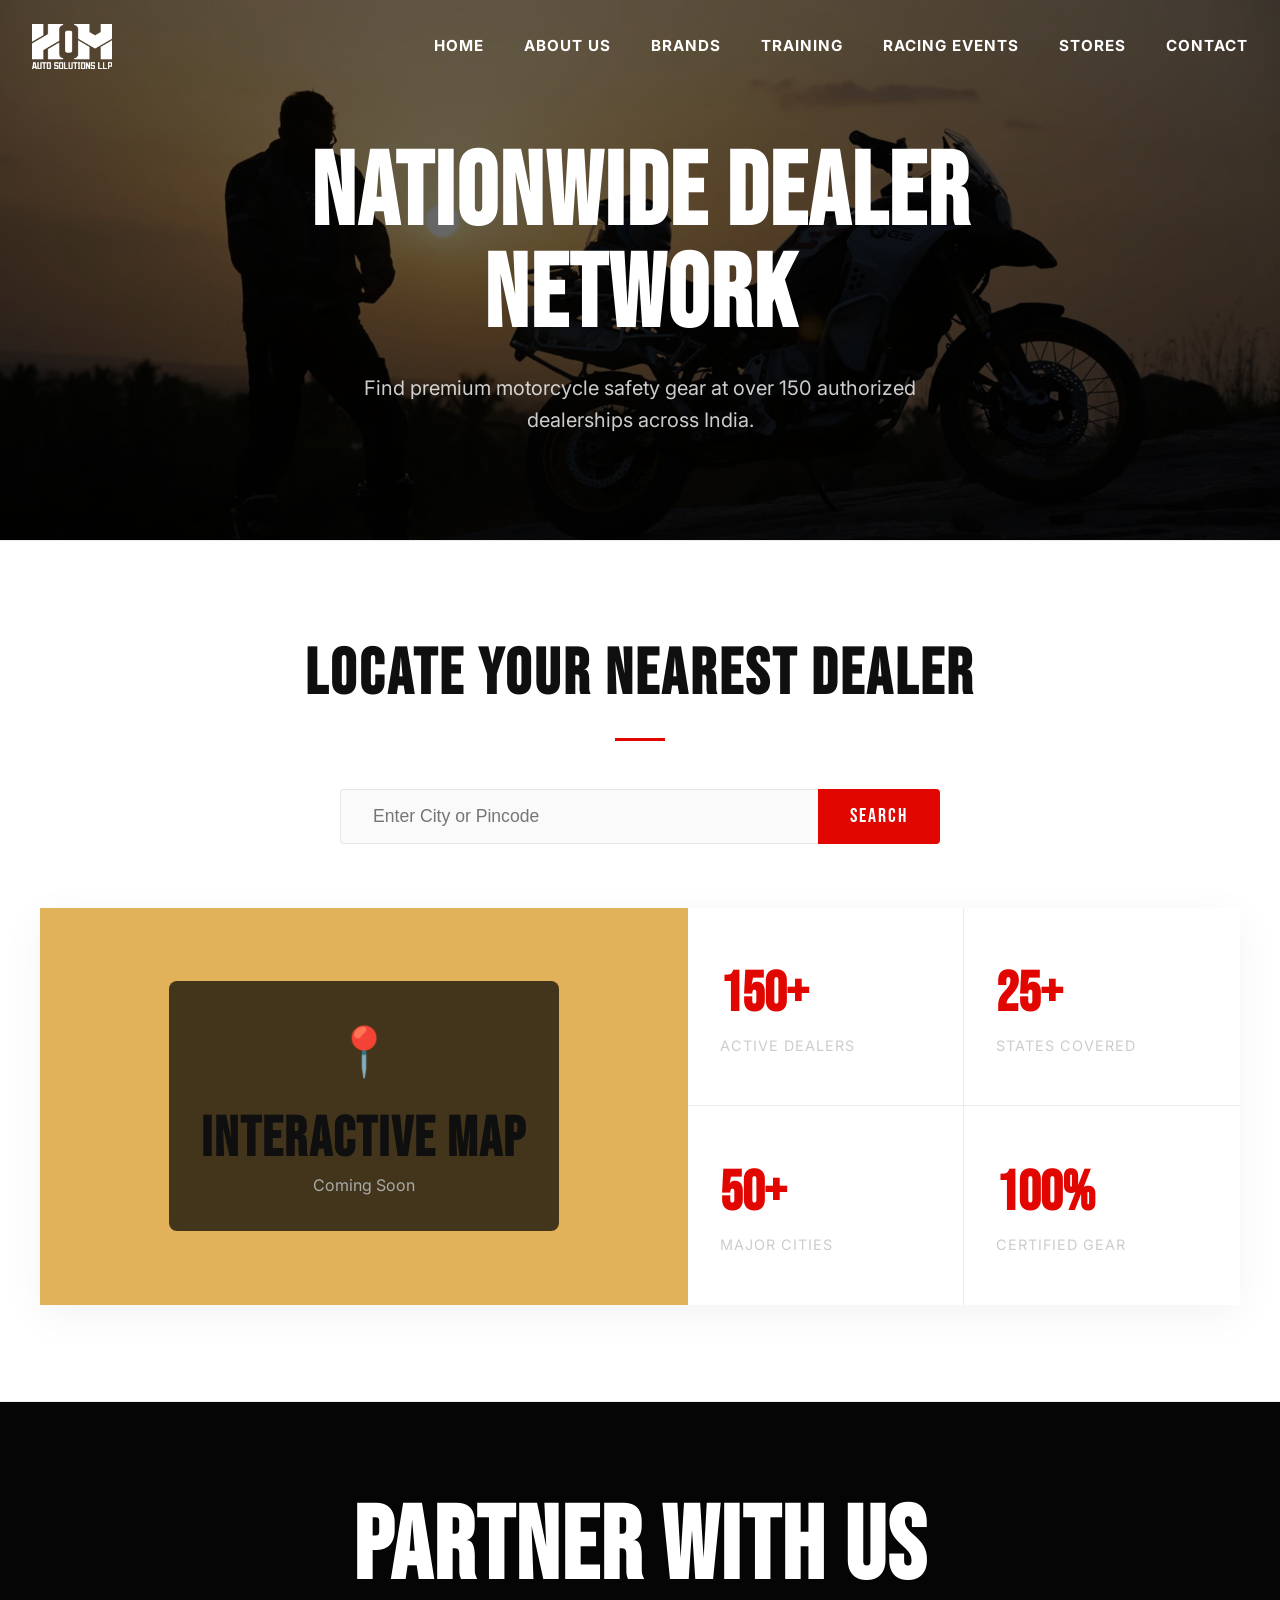
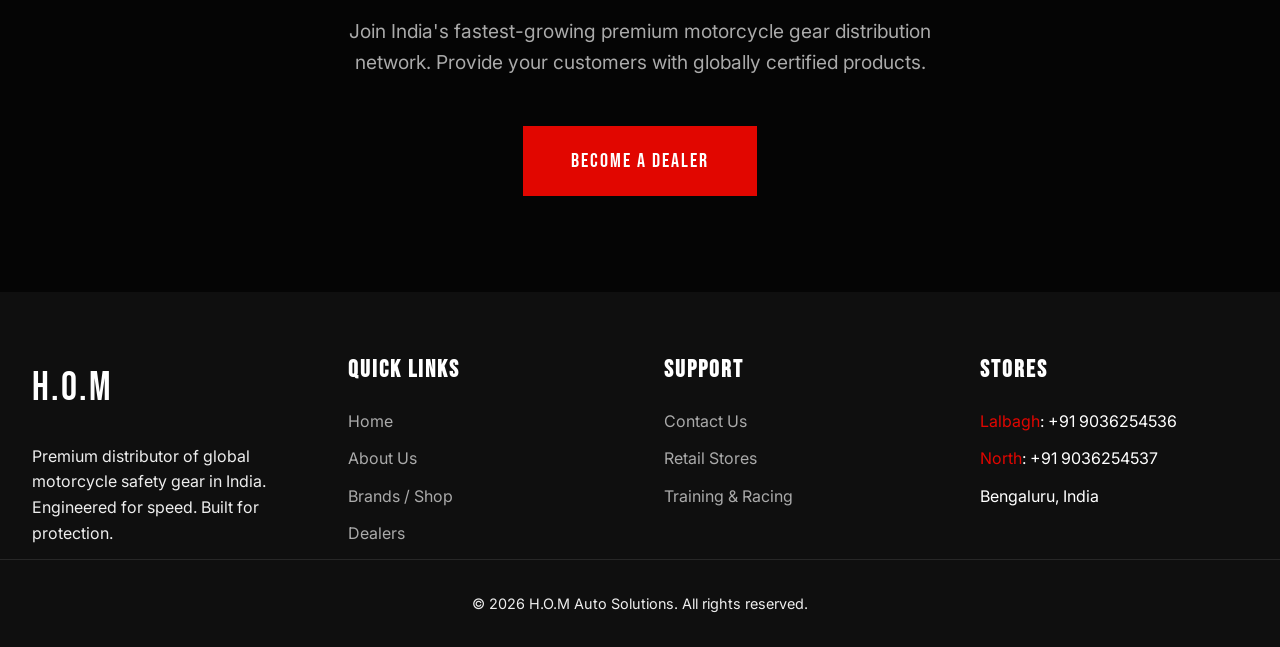
==== dealers.html @ 3425c8d1 "Initial HOM website upload" ====
<!DOCTYPE html>
<html lang="en">
<head>
    <meta charset="UTF-8">
    <meta name="viewport" content="width=device-width, initial-scale=1.0">
    <title>Dealer Network | H.O.M Auto Solutions</title>
    <link rel="stylesheet" href="styles.css">
</head><body style="background-color: var(--pure-white); color: var(--matte-black);">

    <div id="header-placeholder"></div>


    <!-- Hero Section -->
    <div class="page-hero reveal" style="background-image: url('images/HP.jpg');">
        <div class="page-hero-content">
            <h1 class="heading-xl text-white">Nationwide Dealer Network</h1>
            <p style="font-size: 1.25rem; color: #aaa; max-width: 600px; margin: 1.5rem auto 0;">Find premium motorcycle safety gear at over 150 authorized dealerships across India.</p>
        </div>
    </div>

    <!-- Dealer Map Section from Homepage -->
    <section class="dealer-map-section section-padding reveal" style="background-color: var(--pure-white);">
        <div class="container" style="text-align: center; margin-bottom: 4rem;">
            <h2 class="section-title">Locate Your Nearest Dealer</h2>
            <div style="width: 50px; height: 3px; background: var(--racing-red); margin: 1.5rem auto 0;"></div>
            
            <div style="margin-top: 3rem; max-width: 600px; margin-left: auto; margin-right: auto; position: relative;">
                <input type="text" placeholder="Enter City or Pincode" style="padding: 1rem 2rem; width: 100%; font-size: 1.1rem; border: 1px solid var(--border-color); border-radius: 4px; background: #FAFAFA; color: var(--matte-black); outline: none;">
                <button class="btn btn-primary" style="position: absolute; right: 0; top: 0; bottom: 0; border-radius: 0 4px 4px 0;">Search</button>
            </div>
        </div>

        <div class="container">
            <div class="dealer-map-container">
                <div class="dealer-map-left">
                    <div style="background: rgba(0,0,0,0.7); padding: 2rem; border-radius: 8px; text-align: center; color: white;">
                        <div style="font-size: 3rem; margin-bottom: 1rem;">📍</div>
                        <h3 class="heading-md">Interactive Map</h3>
                        <p style="color: #aaa;">Coming Soon</p>
                    </div>
                </div>
                <div class="dealer-stats-grid">
                    <div class="dealer-stat-box">
                        <h4 class="text-red" style="font-family: 'Bebas Neue', cursive; font-size: 3.5rem;">150+</h4>
                        <p style="color: #ccc; text-transform: uppercase; font-size: 0.9rem; letter-spacing: 1px;">Active Dealers</p>
                    </div>
                    <div class="dealer-stat-box">
                        <h4 class="text-red" style="font-family: 'Bebas Neue', cursive; font-size: 3.5rem;">25+</h4>
                        <p style="color: #ccc; text-transform: uppercase; font-size: 0.9rem; letter-spacing: 1px;">States Covered</p>
                    </div>
                    <div class="dealer-stat-box">
                        <h4 class="text-red" style="font-family: 'Bebas Neue', cursive; font-size: 3.5rem;">50+</h4>
                        <p style="color: #ccc; text-transform: uppercase; font-size: 0.9rem; letter-spacing: 1px;">Major Cities</p>
                    </div>
                    <div class="dealer-stat-box">
                        <h4 class="text-red" style="font-family: 'Bebas Neue', cursive; font-size: 3.5rem;">100%</h4>
                        <p style="color: #ccc; text-transform: uppercase; font-size: 0.9rem; letter-spacing: 1px;">Certified Gear</p>
                    </div>
                </div>
            </div>
        </div>
    </section>

    <!-- Black Background Call To Action -->
    <section class="dark-section reveal" style="background-color: #050505; text-align: center; padding: 6rem 1rem;">
        <div class="container">
            <h2 class="heading-xl text-white">Partner With Us</h2>
            <p style="color: #aaa; font-size: 1.2rem; margin: 1rem auto 3rem; max-width: 600px;">Join India's fastest-growing premium motorcycle gear distribution network. Provide your customers with globally certified products.</p>
            <a href="contact.html" class="btn btn-primary" style="padding: 1.2rem 3rem;">Become a Dealer</a>
        </div>
    </section>

    <!-- Footer -->
    <div id="footer-placeholder"></div>

    <script src="script.js"></script>
</body>
</html>
---- styles.css ----
/* 
 * H.O.M Auto Solutions Global Styles (Light Theme)
 * Colors: Light Gradient Background, Matte Black (#0F0F0F), Racing Red (#E10600), Pure White (#FFFFFF)
 * Typography: Bebas Neue (Headers), Inter (Body)
 */

@import url('https://fonts.googleapis.com/css2?family=Bebas+Neue&family=Inter:wght@300;400;500;600;700;800&display=swap');

:root {
  --light-bg: linear-gradient(135deg, #ffffff 0%, #f4f5f7 50%, #e6e9ef 100%);
  --matte-black: #0F0F0F;
  --racing-red: #E10600;
  --pure-white: #FFFFFF;
  --light-card: #FFFFFF;
  --carbon-grey: #111111;
  --border-color: rgba(0, 0, 0, 0.08);
  --grey-text: #555555;
  --transition-speed: 0.3s;
}

* {
  margin: 0;
  padding: 0;
  box-sizing: border-box;
}

html {
  scroll-behavior: smooth;
  font-family: 'Inter', sans-serif;
}

body {
  background: var(--light-bg);
  color: var(--matte-black);
  line-height: 1.6;
  overflow-x: hidden;
  min-height: 100vh;
}

a {
  text-decoration: none;
  color: inherit;
}

ul {
  list-style: none;
}

img {
  max-width: 100%;
  height: auto;
  display: block;
}

/* Typography Utilities */
h1,
h2,
h3,
h4,
h5,
h6,
.font-heading {
  font-family: 'Bebas Neue', cursive;
  text-transform: uppercase;
  letter-spacing: 2px;
  line-height: 1.2;
  color: var(--matte-black);
}

.text-red {
  color: var(--racing-red) !important;
}

.text-white {
  color: var(--pure-white) !important;
}

.text-grey {
  color: var(--grey-text) !important;
}

.text-black {
  color: var(--matte-black) !important;
}

.heading-xl {
  font-size: clamp(3.5rem, 8vw, 8.5rem);
  line-height: 1;
}

@media (max-width: 768px) {
  .heading-xl {
    font-size: clamp(2.5rem, 10vw, 3.8rem);
  }
}

.heading-lg {
  font-size: clamp(3rem, 6vw, 5.5rem);
}

.heading-md {
  font-size: clamp(2rem, 4.5vw, 3.5rem);
}

.section-title {
  font-family: 'Bebas Neue', cursive;
  font-size: clamp(2.5rem, 5vw, 4rem);
  text-transform: uppercase;
  letter-spacing: 3px;
  margin-bottom: 1rem;
  text-align: center;
}

/* Layout Utilities */
.container {
  width: 100%;
  max-width: 1440px;
  margin: 0 auto;
  padding: 0 2rem;
}

.section-padding {
  padding: 6rem 0;
}

@media (max-width: 768px) {
  .section-padding {
    padding: 4rem 0;
  }
}

/* Page Hero For Subpages */
.page-hero {
  position: relative;
  min-height: 60vh;
  width: 100%;
  background-size: cover;
  background-position: center;
  display: flex;
  align-items: center;
  justify-content: center;
  text-align: center;
  padding: 120px 0 80px;
}

.page-hero::before {
  content: '';
  position: absolute;
  inset: 0;
  background: rgba(0, 0, 0, 0.6);
  /* Dark overlay */
}

.page-hero-content {
  position: relative;
  z-index: 2;
  padding: 0 2rem;
  width: 100%;
  max-width: 1000px;
}

@media (max-width: 768px) {
  .page-hero {
    min-height: 80vh;
    padding: 140px 0 60px;
  }

  .page-hero-content {
    padding: 0 1.5rem;
    text-align: left;
  }

  .page-hero-content .btn {
    padding: 0.8rem 2rem;
    font-size: 1.1rem;
  }
}

.page-hero-content p {
  color: rgba(255, 255, 255, 0.8) !important;
  margin-top: 1.5rem;
  font-size: 1.25rem;
}

/* Split Image/Text Blocks */
.split-block {
  display: grid;
  grid-template-columns: 1fr 1fr;
  gap: 4rem;
  align-items: center;
}

@media (min-width: 769px) {
  .split-block.reverse {
    direction: rtl;
  }

  .split-block.reverse>* {
    direction: ltr;
  }
}

.split-image {
  height: 500px;
  background-color: var(--carbon-grey);
  background-size: cover;
  background-position: center;
  border-radius: 8px;
  box-shadow: 0 10px 30px rgba(0, 0, 0, 0.1);
}

@media (max-width: 768px) {
  .split-block {
    grid-template-columns: 1fr;
    gap: 2rem;
  }

  .split-image {
    height: 350px;
    grid-row: 1;
    /* Force image above text on mobile */
  }

  .split-text {
    grid-row: 2;
  }
}

/* Buttons */
.btn {
  display: inline-flex;
  align-items: center;
  justify-content: center;
  padding: 1rem 2rem;
  font-family: 'Bebas Neue', cursive;
  font-size: 1.25rem;
  letter-spacing: 2px;
  text-transform: uppercase;
  transition: all var(--transition-speed) ease;
  cursor: pointer;
  border: none;
}

.btn-primary {
  background-color: var(--racing-red);
  color: var(--pure-white);
}

.btn-primary:hover {
  background-color: #C00500;
  transform: translateY(-3px);
  box-shadow: 0 10px 20px rgba(225, 6, 0, 0.2);
}

.btn-outline {
  background-color: transparent;
  color: var(--matte-black);
  border: 2px solid var(--matte-black);
}

.btn-outline:hover {
  background-color: var(--matte-black);
  color: var(--pure-white);
  transform: translateY(-3px);
}

.btn-outline-white {
  background-color: transparent;
  color: var(--pure-white);
  border: 2px solid var(--pure-white);
}

.btn-outline-white:hover {
  background-color: var(--pure-white);
  color: var(--matte-black);
  transform: translateY(-3px);
}


/* Dark Section Modifier (For full screen image sections) */
.dark-section {
  color: var(--pure-white);
}

.dark-section h1,
.dark-section h2,
.dark-section h3,
.dark-section h4,
.dark-section h5,
.dark-section h6 {
  color: var(--pure-white);
}

.dark-section p {
  color: #eeeeee;
}

/* Navigation */
.navbar,
.navbar.inverse {
  position: absolute;
  top: 0;
  left: 0;
  width: 100%;
  padding: 1.5rem 0;
  z-index: 1000;
  transition: all var(--transition-speed) ease;
  background-color: transparent;
}

.navbar.scrolled {
  position: fixed;
  background-color: rgba(255, 255, 255, 0.95);
  backdrop-filter: blur(10px);
  padding: 1rem 0;
  border-bottom: 2px solid var(--racing-red);
  box-shadow: 0 4px 20px rgba(0, 0, 0, 0.05);
}

.navbar.scrolled .nav-logo img {
  filter: invert(1);
}

.navbar.scrolled .nav-links a {
  color: var(--matte-black);
}

.navbar.scrolled .mobile-menu-btn {
  color: var(--matte-black);
}

.nav-container {
  display: flex;
  justify-content: space-between;
  align-items: center;
}

.nav-logo h2 {
  font-size: 2.5rem;
  margin: 0;
  color: var(--pure-white);
  letter-spacing: 4px;
}

.nav-logo img {
  height: 45px;
  transition: filter var(--transition-speed), transform var(--transition-speed);
}

.nav-links {
  display: flex;
  gap: 2.5rem;
  align-items: center;
}

/* Base links are white for the transparent hero header */
.nav-links a {
  font-family: 'Inter', sans-serif;
  font-weight: 700;
  font-size: 0.95rem;
  text-transform: uppercase;
  letter-spacing: 1px;
  position: relative;
  transition: color var(--transition-speed) ease;
  color: var(--pure-white);
}

.navbar.inverse .nav-links a {
  color: var(--matte-black);
}

.navbar.inverse .nav-logo img {
  filter: invert(1);
}

.navbar.inverse .mobile-menu-btn {
  color: var(--matte-black);
}

.nav-links a::after {
  content: '';
  position: absolute;
  bottom: -5px;
  left: 0;
  width: 0%;
  height: 2px;
  background-color: var(--racing-red);
  transition: width var(--transition-speed) ease;
}

.nav-links a:hover,
.nav-links a.active {
  color: var(--racing-red);
}

.nav-links a:hover::after,
.nav-links a.active::after {
  width: 100%;
}

.mobile-menu-btn {
  display: none;
  background: none;
  border: none;
  color: var(--pure-white);
  font-size: 1.5rem;
  cursor: pointer;
}

@media (max-width: 992px) {
  .nav-links {
    position: fixed;
    top: 0;
    right: -100%;
    width: 300px;
    height: 100vh;
    background-color: var(--pure-white);
    flex-direction: column;
    justify-content: center;
    transition: right 0.4s ease;
    z-index: 999;
    box-shadow: -5px 0 20px rgba(0, 0, 0, 0.1);
  }

  .nav-links a {
    color: var(--matte-black);
    font-size: 1.25rem;
  }

  .nav-links.active {
    right: 0;
  }

  .mobile-menu-btn {
    display: block;
    z-index: 1001;
  }
}

/* Footer structure */
footer {
  background-color: var(--matte-black);
  color: var(--pure-white);
  padding: 4rem 0 2rem;
}

.footer-grid {
  display: grid;
  grid-template-columns: repeat(4, 1fr);
  gap: 3rem;
}

.footer-logo {
  font-family: 'Bebas Neue', cursive;
  font-size: 2.5rem;
  color: var(--pure-white);
  display: block;
  margin-bottom: 1.5rem;
  letter-spacing: 2px;
}

.footer-desc {
  color: #aaaaaa;
  line-height: 1.6;
  max-width: 300px;
}

@media (max-width: 900px) {
  .footer-grid {
    grid-template-columns: 1fr;
    gap: 3rem;
    text-align: left;
  }

  .footer-desc {
    margin: 0 0 2rem;
  }

  .footer-logo {
    margin: 0 0 1.5rem;
  }

  .footer-links ul {
    display: flex;
    flex-direction: column;
    align-items: flex-start;
  }
}

.footer-links h4 {
  font-size: 1.5rem;
  margin-bottom: 1.5rem;
  color: var(--pure-white);
}

.footer-links ul li {
  margin-bottom: 0.75rem;
}

.footer-links ul li a {
  color: #aaaaaa;
  transition: color var(--transition-speed) ease;
}

.footer-links ul li a:hover {
  color: var(--racing-red);
}

.footer-bottom {
  text-align: center;
  padding-top: 2rem;
  border-top: 1px solid rgba(255, 255, 255, 0.1);
  color: #aaaaaa;
  font-size: 0.9rem;
}

@media (max-width: 768px) {
  .footer-grid {
    grid-template-columns: 1fr;
    gap: 2rem;
  }
}

/* Racing Events Components */
.event-grid {
  display: grid;
  grid-template-columns: repeat(auto-fit, minmax(320px, 1fr));
  gap: 2rem;
}

.event-card {
  background: var(--pure-white);
  border: 1px solid var(--border-color);
  position: relative;
  transition: transform var(--transition-speed), box-shadow var(--transition-speed);
}

.event-card:hover {
  transform: translateY(-10px);
  box-shadow: 0 15px 40px rgba(0, 0, 0, 0.1);
}

.event-badge {
  position: absolute;
  top: 1rem;
  right: 1rem;
  background: var(--racing-red);
  color: var(--pure-white);
  padding: 0.4rem 1rem;
  font-family: 'Bebas Neue', cursive;
  font-size: 0.9rem;
  letter-spacing: 1px;
}

.event-info {
  padding: 2.5rem;
}

.event-meta {
  font-size: 0.85rem;
  color: var(--grey-text);
  margin-bottom: 1rem;
  text-transform: uppercase;
  letter-spacing: 1px;
}

/* Timeline */
.timeline {
  position: relative;
  max-width: 800px;
  margin: 0 auto;
  padding: 2rem 0;
}

.timeline::before {
  content: '';
  position: absolute;
  left: 50%;
  top: 0;
  bottom: 0;
  width: 2px;
  background: var(--border-color);
  transform: translateX(-50%);
}

.timeline-item {
  margin-bottom: 4rem;
  position: relative;
  width: 50%;
  padding: 0 3rem;
}

.timeline-item:nth-child(odd) {
  left: 0;
  text-align: right;
}

.timeline-item:nth-child(even) {
  left: 50%;
}

.timeline-dot {
  position: absolute;
  top: 0;
  width: 16px;
  height: 16px;
  background: var(--racing-red);
  border-radius: 50%;
  z-index: 2;
}

.timeline-item:nth-child(odd) .timeline-dot {
  right: -9px;
}

.timeline-item:nth-child(even) .timeline-dot {
  left: -8px;
}

.timeline-date {
  font-family: 'Bebas Neue', cursive;
  font-size: 1.5rem;
  color: var(--racing-red);
  margin-bottom: 0.5rem;
}

/* Achievement Cards */
.achievement-grid {
  display: grid;
  grid-template-columns: repeat(auto-fit, minmax(350px, 1fr));
  gap: 2.5rem;
}

.achievement-card {
  background: var(--pure-white);
  color: var(--matte-black);
  padding: 3rem;
  border: 1px solid var(--border-color);
  box-shadow: 0 10px 40px rgba(0, 0, 0, 0.06);
  border-left: 4px solid var(--racing-red);
  position: relative;
  overflow: hidden;
  border-radius: 8px;
}

.achievement-icon {
  font-size: 3rem;
  margin-bottom: 1.5rem;
}

.achievement-badge {
  display: inline-block;
  background: rgba(225, 6, 0, 0.1);
  color: var(--racing-red);
  padding: 0.2rem 1rem;
  font-size: 0.8rem;
  font-weight: 700;
  text-transform: uppercase;
  margin-bottom: 1rem;
  border: 1px solid var(--racing-red);
}

/* Masonry Gallery */
.masonry-gallery {
  display: grid;
  grid-template-columns: repeat(auto-fill, minmax(300px, 1fr));
  grid-auto-rows: 300px;
  gap: 1.5rem;
}

.gallery-item {
  position: relative;
  overflow: hidden;
  border-radius: 4px;
}

.gallery-item.tall {
  grid-row: span 2;
}

.gallery-item.wide {
  grid-column: span 2;
}

.gallery-item img {
  width: 100%;
  height: 100%;
  object-fit: cover;
  transition: transform 0.6s cubic-bezier(0.5, 0, 0, 1);
}

.gallery-item:hover img {
  transform: scale(1.1);
}

.gallery-overlay {
  position: absolute;
  inset: 0;
  background: rgba(0, 0, 0, 0.5);
  opacity: 0;
  transition: opacity 0.3s;
  display: flex;
  align-items: center;
  justify-content: center;
  color: var(--pure-white);
  font-size: 2rem;
}

.gallery-item:hover .gallery-overlay {
  opacity: 1;
}

/* Highlights Scroll (Mobile) */
@media (max-width: 768px) {
  .highlights-scroll {
    display: flex;
    overflow-x: auto;
    scroll-snap-type: x mandatory;
    gap: 1.5rem;
    padding-bottom: 2rem;
    margin-right: -1.5rem;
  }

  .highlights-scroll .card {
    min-width: 85%;
    scroll-snap-align: start;
  }

  .timeline::before {
    left: 20px;
  }

  .timeline-item {
    width: 100%;
    left: 0 !important;
    padding-left: 50px;
    text-align: left !important;
  }

  .timeline-dot {
    left: 11px !important;
  }
}

/* Animations */
.reveal {
  opacity: 0;
  transform: translateY(30px);
  transition: all 0.8s cubic-bezier(0.5, 0, 0, 1);
}

.reveal.active {
  opacity: 1;
  transform: translateY(0);
}

/* Card components for Light Theme */
.light-card {
  background-color: var(--light-card);
  border-radius: 8px;
  padding: 2.5rem;
  box-shadow: 0 10px 40px rgba(0, 0, 0, 0.06);
  border: 1px solid var(--border-color);
  transition: transform var(--transition-speed), box-shadow var(--transition-speed), border-color var(--transition-speed);
}

.light-card:hover {
  transform: translateY(-5px);
  box-shadow: 0 15px 50px rgba(0, 0, 0, 0.1);
  border-color: rgba(225, 6, 0, 0.3);
}

/* Make headers inverse when on light pages without dark heroes */
.navbar.inverse {
  border-bottom: 1px solid var(--border-color);
  transition: background-color var(--transition-speed), border-color var(--transition-speed);
}

.navbar.scrolled.inverse {
  background-color: rgba(255, 255, 255, 0.98);
  border-bottom: 2px solid var(--racing-red);
}

.navbar.scrolled.inverse .nav-logo img {
  filter: invert(1);
}

.navbar.scrolled.inverse .nav-links a {
  color: var(--matte-black);
}

/* Brands Section with Images */
.brand-image-card {
  background: var(--pure-white);
  padding: 0;
  overflow: hidden;
  text-align: center;
  border: 1px solid var(--border-color);
  transition: all var(--transition-speed);
}

/* Testimonials Slider */
.testimonial-slider {
  padding: 4rem 1rem !important;
  overflow: visible !important;
}

.testimonial-card {
  background: var(--pure-white);
  padding: 3rem;
  border-radius: 12px;
  box-shadow: 0 10px 30px rgba(0, 0, 0, 0.05);
  border: 1px solid var(--border-color);
  text-align: center;
  transition: all 0.5s cubic-bezier(0.4, 0, 0.2, 1);
  opacity: 0.4;
  transform: scale(0.85);
  height: 100%;
  display: flex;
  flex-direction: column;
  justify-content: center;
}

/* Middle slide focus */
.swiper-slide-active .testimonial-card {
  opacity: 1;
  transform: scale(1.1);
  box-shadow: 0 20px 50px rgba(225, 6, 0, 0.15);
  border-color: rgba(225, 6, 0, 0.3);
  z-index: 10;
}

.stars {
  color: #FFD700;
  font-size: 1.25rem;
  margin-bottom: 1.5rem;
}

.testimonial-text {
  font-size: 1.1rem;
  color: var(--grey-text);
  font-style: italic;
  margin-bottom: 2rem;
  line-height: 1.8;
}

.testimonial-author {
  display: flex;
  flex-direction: column;
  gap: 0.25rem;
}

.author-name {
  font-family: 'Bebas Neue', cursive;
  font-size: 1.4rem;
  color: var(--matte-black);
  letter-spacing: 1px;
}

.author-meta {
  font-size: 0.85rem;
  color: var(--racing-red);
  font-weight: 600;
  text-transform: uppercase;
}

/* Swiper navigation custom styles */
.testimonial-slider .swiper-button-next,
.testimonial-slider .swiper-button-prev {
  color: var(--racing-red);
  background: var(--pure-white);
  width: 50px;
  height: 50px;
  border-radius: 50%;
  box-shadow: 0 5px 15px rgba(0, 0, 0, 0.1);
  transition: all 0.3s ease;
}

.testimonial-slider .swiper-button-next:after,
.testimonial-slider .swiper-button-prev:after {
  font-size: 1.5rem;
  font-weight: bold;
}

.testimonial-slider .swiper-button-next:hover,
.testimonial-slider .swiper-button-prev:hover {
  background: var(--racing-red);
  color: var(--pure-white);
}

.testimonial-slider .swiper-pagination-bullet-active {
  background: var(--racing-red);
}

@media (max-width: 768px) {

  .testimonial-slider .swiper-button-next,
  .testimonial-slider .swiper-button-prev {
    display: none;
    /* Hide arrows on mobile if using touch slider, but user requested arrows */
  }

  /* Show arrows on mobile as requested */
  .testimonial-slider .swiper-button-next,
  .testimonial-slider .swiper-button-prev {
    display: flex;
    width: 40px;
    height: 40px;
  }

  .testimonial-slider .swiper-button-next:after,
  .testimonial-slider .swiper-button-prev:after {
    font-size: 1.2rem;
  }

  .testimonial-card {
    opacity: 1;
    transform: scale(1);
    padding: 2rem;
  }

  .swiper-slide-active .testimonial-card {
    transform: scale(1);
  }
}

.brand-image-card .image-wrapper {
  height: 200px;
  background: #f9f9f9;
  display: flex;
  align-items: center;
  justify-content: center;
  padding: 2rem;
  transition: background 0.3s;
}

.brand-image-card .image-wrapper img {
  max-height: 100%;
  max-width: 100%;
  object-fit: contain;
  transition: transform 0.5s ease;
}

.brand-image-card:hover .image-wrapper img {
  transform: scale(1.1);
}

.brand-image-card .brand-details {
  padding: 2rem;
  border-top: 1px solid var(--border-color);
}

/* Premium Automotive Sections */
.premium-white-section {
  background-color: var(--pure-white);
  color: var(--matte-black);
}

.sleek-brands-grid {
  display: grid;
  grid-template-columns: repeat(auto-fit, minmax(300px, 1fr));
  gap: 3rem;
}

.sleek-brand-card {
  padding: 2rem 0;
  transition: transform var(--transition-speed);
}

.sleek-brand-card:hover {
  transform: translateY(-5px);
}

.arrow-link {
  display: inline-flex;
  align-items: center;
  font-family: 'Inter', sans-serif;
  font-weight: 600;
  font-size: 0.95rem;
  color: var(--matte-black);
  text-transform: uppercase;
  letter-spacing: 1px;
  transition: color var(--transition-speed);
}

.arrow-link span {
  margin-left: 0.5rem;
  transition: transform var(--transition-speed);
}

.arrow-link:hover {
  color: var(--racing-red);
}

.arrow-link:hover span {
  transform: translateX(5px);
}

.minimalist-link:hover {
  border-color: var(--racing-red);
}

/* Featured Brand Row (Brands Page) */
.featured-brand-row {
  display: flex;
  align-items: center;
  gap: 4rem;
  margin-bottom: 6rem;
}

.featured-brand-row:nth-child(even) {
  flex-direction: row-reverse;
}

.featured-brand-image {
  flex: 1;
  height: 450px;
  background-color: var(--carbon-grey);
  background-size: cover;
  background-position: center;
  border-radius: 8px;
  box-shadow: 0 10px 30px rgba(0, 0, 0, 0.1);
}

.featured-brand-content {
  flex: 1;
}

@media (max-width: 992px) {
  .featured-brand-row {
    gap: 2rem;
  }
}

@media (max-width: 768px) {

  .featured-brand-row,
  .featured-brand-row:nth-child(even) {
    flex-direction: column;
    gap: 2.5rem;
    text-align: center;
  }

  .featured-brand-image {
    width: 100%;
    height: 320px;
  }
}

.premium-dark-section {
  background-color: var(--matte-black);
  color: var(--pure-white);
}

.showcase-container {
  display: grid;
  grid-template-columns: 1fr 1fr;
  min-height: 80vh;
  overflow: hidden;
}

@media (max-width: 992px) {
  .showcase-container {
    grid-template-columns: 1fr;
    min-height: auto;
  }

  .showcase-image {
    min-height: 350px;
    margin: 1rem;
  }

  .showcase-content {
    padding: 4rem 2rem;
    text-align: center;
    align-items: center;
  }
}

.showcase-image {
  background-size: contain;
  background-repeat: no-repeat;
  background-position: center;
  min-height: 500px;
  background-color: #0c0c0c;
  margin: 2rem;
}

.showcase-content {
  display: flex;
  flex-direction: column;
  justify-content: center;
  padding: 6rem 4rem;
}

/* Stats Grid Utility */
.responsive-stats-grid {
  display: grid;
  grid-template-columns: repeat(3, 1fr);
  gap: 2rem;
}

@media (max-width: 768px) {
  .responsive-stats-grid {
    grid-template-columns: 1fr;
    gap: 3rem;
  }
}

/* Store Blocks */
.store-showcase {
  display: grid;
  grid-template-columns: 1fr;
  gap: 4rem;
  margin: 4rem 0;
}

.store-block {
  display: grid;
  grid-template-columns: 1fr 1fr;
  background: var(--pure-white);
  border: 1px solid var(--border-color);
  overflow: hidden;
  box-shadow: 0 10px 40px rgba(0, 0, 0, 0.06);
  border-radius: 12px;
}

.store-image {
  background-size: cover;
  background-position: center;
  min-height: 400px;
}

.store-info {
  padding: 4rem;
  display: flex;
  flex-direction: column;
  justify-content: center;
}

.store-info h2 {
  font-size: 3.5rem;
  margin-bottom: 0.5rem;
  color: var(--matte-black);
}

.store-info h3 {
  font-size: 1.5rem;
  color: var(--racing-red);
  margin-bottom: 2rem;
  letter-spacing: 2px;
}

.info-row {
  display: flex;
  margin-bottom: 1.5rem;
  align-items: flex-start;
}

.info-row .icon {
  font-size: 1.5rem;
  margin-right: 1.5rem;
  color: var(--grey-text);
}

.info-row p {
  color: var(--matte-black);
  font-size: 1.1rem;
  margin: 0;
}

@media (max-width: 900px) {
  .store-block {
    grid-template-columns: 1fr;
  }

  .store-info {
    padding: 2.5rem;
    text-align: center;
    align-items: center;
  }

  .info-row {
    flex-direction: column;
    align-items: center;
    text-align: center;
  }

  .info-row .icon {
    margin-right: 0;
    margin-bottom: 0.5rem;
  }

  .store-image {
    height: 300px;
    min-height: auto;
  }
}

/* Discover Image Cards */
.discover-grid {
  display: grid;
  grid-template-columns: repeat(3, 1fr);
  gap: 2rem;
  margin-top: 3rem;
}

@media (max-width: 768px) {
  .discover-grid {
    display: flex;
    overflow-x: auto;
    scroll-snap-type: x mandatory;
    gap: 1.5rem;
    padding-bottom: 2rem;
    margin-right: -2rem;
    /* Bleed to edge */
    margin-left: -2rem;
    /* Bleed to edge */
    padding-right: 2rem;
    padding-left: 2rem;
    scrollbar-width: none;
    /* Hide scrollbar Firefox */
  }

  .discover-grid::-webkit-scrollbar {
    display: none;
    /* Hide scrollbar Chrome/Safari */
  }
}

.discover-card {
  position: relative;
  border-radius: 12px;
  overflow: hidden;
  height: 400px;
  background-color: var(--matte-black);
  display: flex;
  align-items: flex-end;
  transition: transform var(--transition-speed);
}

@media (max-width: 768px) {
  .discover-card {
    min-width: 85%;
    scroll-snap-align: center;
    height: 350px;
  }
}

.discover-card:hover {
  transform: translateY(-5px);
}

/* Base states for images / overlays */
.discover-bg {
  position: absolute;
  top: 0;
  left: 0;
  width: 100%;
  height: 100%;
  background-size: cover;
  background-position: center;
  transition: transform 0.6s ease;
  z-index: 1;
}

.discover-overlay {
  position: absolute;
  top: 0;
  left: 0;
  width: 100%;
  height: 100%;
  background: linear-gradient(to top, rgba(0, 0, 0, 0.9) 0%, rgba(0, 0, 0, 0.2) 50%, transparent 100%);
  z-index: 2;
}

.discover-card:hover .discover-bg {
  transform: scale(1.05);
}

.discover-content {
  position: relative;
  z-index: 3;
  padding: 2rem;
  width: 100%;
  color: var(--pure-white);
  display: flex;
  justify-content: space-between;
  align-items: flex-end;
}

.discover-text h3 {
  font-family: 'Inter', sans-serif;
  font-size: 1.25rem;
  font-weight: 500;
  margin-bottom: 0.5rem;
  line-height: 1.3;
}

/* Contact Section */
.contact-section {
  display: grid;
  grid-template-columns: 1fr 1fr;
  gap: 4rem;
  margin: 4rem 0;
  align-items: start;
}

.contact-info,
.contact-form {
  background-color: var(--pure-white);
  padding: 4rem;
  border: 1px solid var(--border-color);
  box-shadow: 0 10px 40px rgba(0, 0, 0, 0.06);
  border-radius: 12px;
}

.contact-form {
  border-top: 4px solid var(--racing-red);
}

.info-block {
  margin-bottom: 3rem;
}

.info-block h3 {
  font-size: 1.5rem;
  color: var(--racing-red);
  margin-bottom: 1rem;
  letter-spacing: 1px;
}

.info-block p {
  color: var(--matte-black);
  font-size: 1.1rem;
  margin-bottom: 0.5rem;
}

.form-group {
  margin-bottom: 2rem;
}

.form-group label {
  display: block;
  margin-bottom: 0.5rem;
  color: var(--matte-black);
  font-weight: 500;
}

.form-control {
  width: 100%;
  padding: 1rem 1.5rem;
  background-color: #f9f9f9;
  border: 1px solid var(--border-color);
  color: var(--matte-black);
  font-family: 'Inter', sans-serif;
  font-size: 1rem;
  transition: border-color var(--transition-speed);
}

.form-control:focus {
  outline: none;
  border-color: var(--racing-red);
  background-color: rgba(255, 255, 255, 0.1);
}

textarea.form-control {
  resize: vertical;
  min-height: 150px;
}

@media (max-width: 900px) {
  .contact-section {
    grid-template-columns: 1fr;
    gap: 2rem;
  }

  .contact-info,
  .contact-form {
    padding: 2.5rem;
  }

  .contact-info {
    text-align: center;
  }
}

.discover-card:hover .discover-content a {
  background-color: var(--racing-red);
}

@media (max-width: 900px) {
  .showcase-container {
    grid-template-columns: 1fr;
  }

  .showcase-content {
    padding: 4rem 2rem;

    .discover-grid {
      grid-template-columns: 1fr;
    }
  }
}

.dealer-map-section {
  background-color: #FAFAFA;
  /* Light grid bg from screenshot */
  border-top: 1px solid var(--border-color);
  border-bottom: 1px solid var(--border-color);
}

.dealer-map-container {
  display: flex;
  max-width: 1200px;
  margin: 0 auto;
  background-color: var(--pure-white);
  box-shadow: 0 10px 40px rgba(0, 0, 0, 0.05);
}

.dealer-map-left {
  flex: 1;
  background-color: #E2B25A;
  /* Gold/Mustard background from screenshot */
  display: flex;
  align-items: center;
  justify-content: center;
  padding: 3rem;
}

.dealer-map-left img {
  max-width: 100%;
  filter: drop-shadow(0 10px 20px rgba(0, 0, 0, 0.4));
}

.dealer-stats-grid {
  flex: 1;
  display: grid;
  grid-template-columns: 1fr 1fr;
  grid-template-rows: 1fr 1fr;
  background-color: var(--pure-white);
}

.dealer-stat-box {
  padding: 3rem 2rem;
  display: flex;
  flex-direction: column;
  justify-content: center;
  border-right: 1px solid rgba(0, 0, 0, 0.08);
  border-bottom: 1px solid rgba(0, 0, 0, 0.08);
}

.dealer-stat-box:nth-child(even) {
  border-right: none;
}

.dealer-stat-box:nth-child(3),
.dealer-stat-box:nth-child(4) {
  border-bottom: none;
}

.dealer-stat-box h4 {
  font-family: 'Inter', serif;
  /* Use serif-like or elegant font as per screenshot */
  font-size: 1.5rem;
  font-weight: 600;
  color: #1a202c;
  line-height: 1.4;
  text-transform: none;
  /* Not all caps */
  letter-spacing: normal;
}

@media (max-width: 900px) {
  .dealer-map-container {
    flex-direction: column;
  }

  .dealer-stats-grid {
    grid-template-columns: 1fr;
  }

  .dealer-stat-box {
    border-right: none;
    border-bottom: 1px solid rgba(0, 0, 0, 0.08);
  }
}
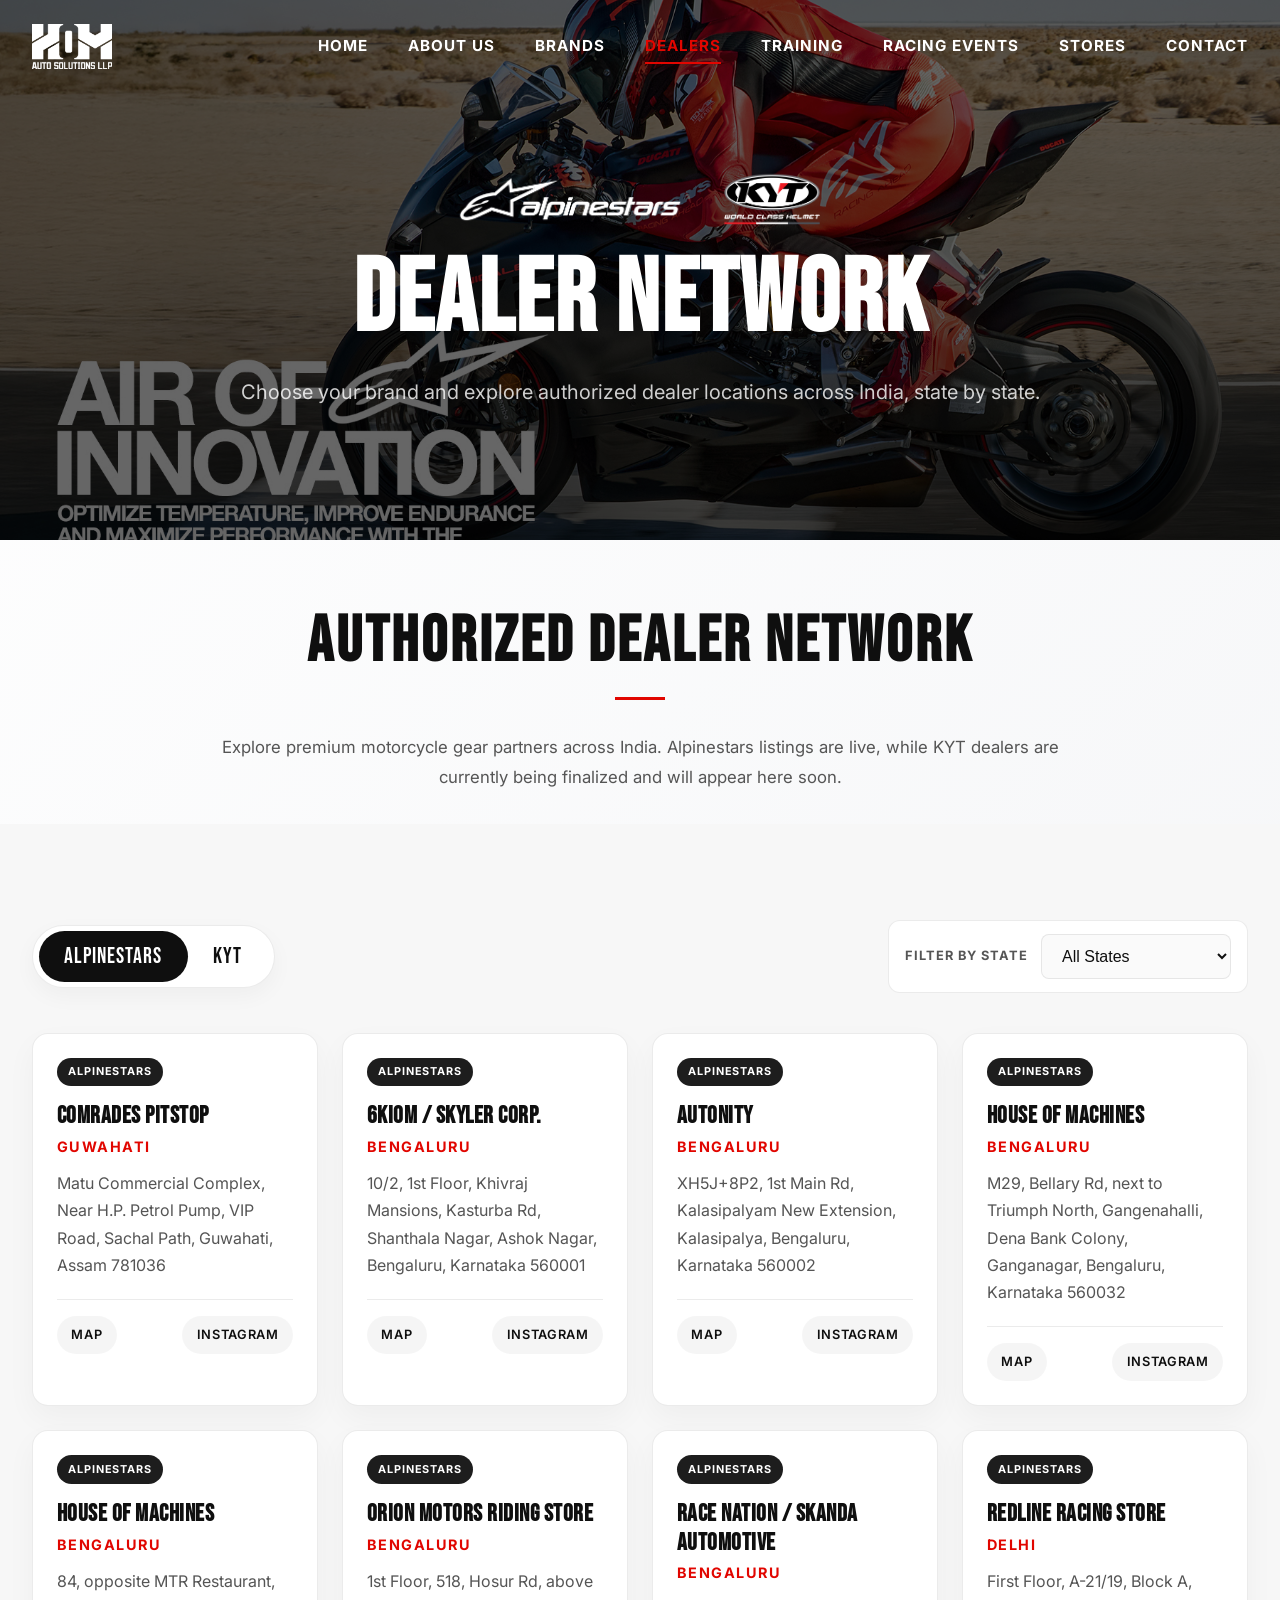
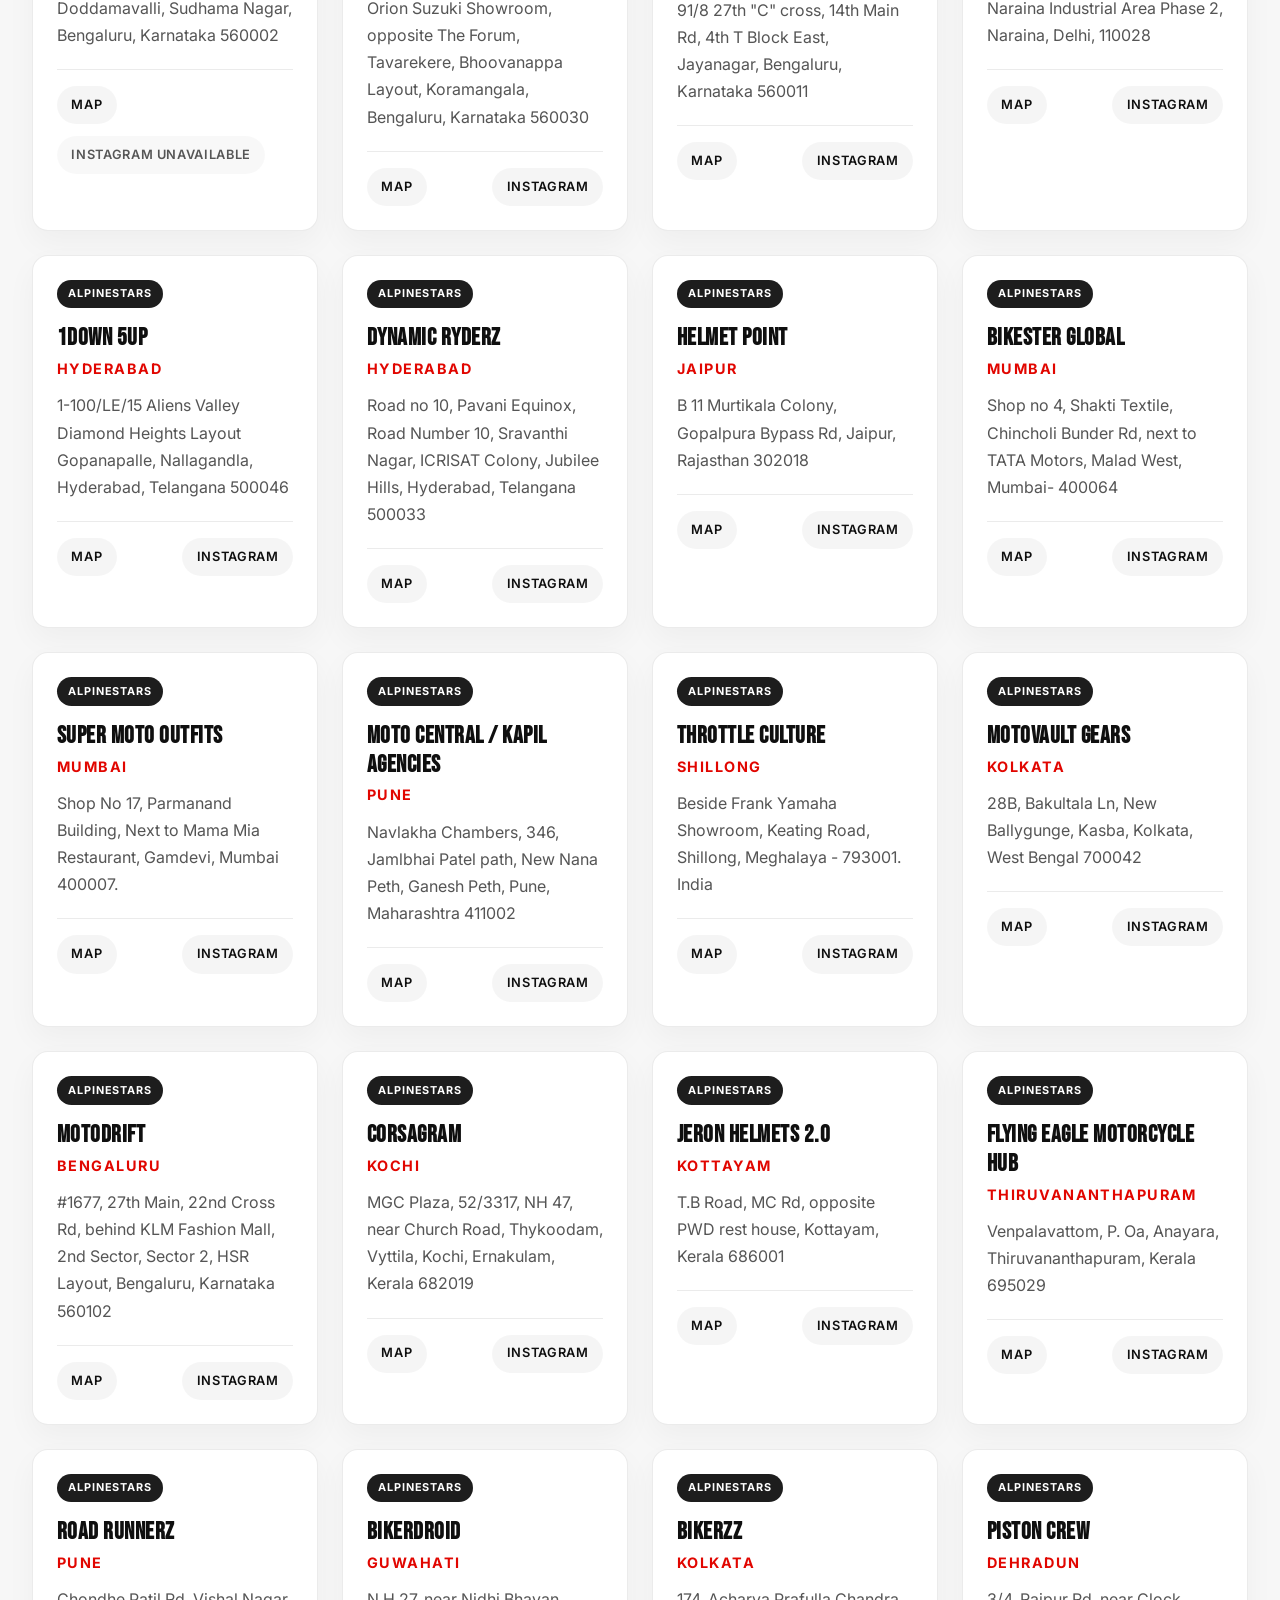
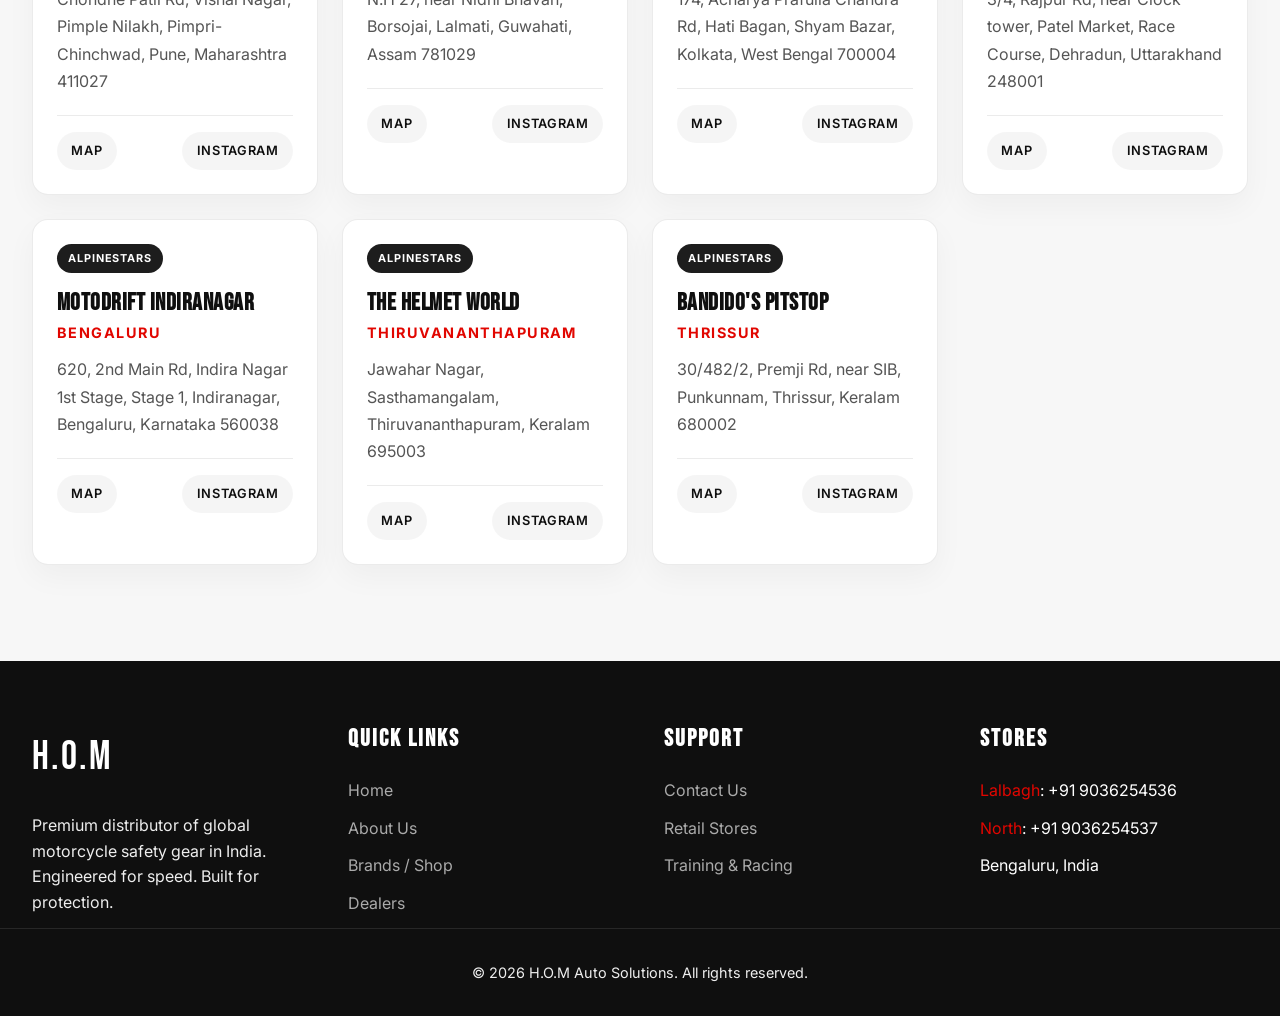
==== commit 3c45c66e: "Dealer Page Added Dealer Page  of KYT And ALPINESTARS" ====
--- a/dealers.html
+++ b/dealers.html
@@ -5,72 +5,353 @@
     <meta name="viewport" content="width=device-width, initial-scale=1.0">
     <title>Dealer Network | H.O.M Auto Solutions</title>
     <link rel="stylesheet" href="styles.css">
-</head><body style="background-color: var(--pure-white); color: var(--matte-black);">
+</head>
+
+<body style="background-color: var(--pure-white); color: var(--matte-black);">
 
     <div id="header-placeholder"></div>
 
-
-    <!-- Hero Section -->
-    <div class="page-hero reveal" style="background-image: url('images/HP.jpg');">
+    <div class="page-hero reveal" style="background-image: url('images/brand_alpinestars.jpg');">
         <div class="page-hero-content">
-            <h1 class="heading-xl text-white">Nationwide Dealer Network</h1>
-            <p style="font-size: 1.25rem; color: #aaa; max-width: 600px; margin: 1.5rem auto 0;">Find premium motorcycle safety gear at over 150 authorized dealerships across India.</p>
+            <div class="brand-logo-strip">
+                <img src="images/ALPINESTARS-WHT (1).png" alt="Alpinestars" class="brand-logo brand-logo-white">
+                <img src="images/kyt.png" alt="KYT" class="brand-logo brand-logo-kyt">
+            </div>
+            <h1 class="heading-xl text-white" style="margin-bottom: 1rem;">Dealer Network</h1>
+            <p>Choose your brand and explore authorized dealer locations across India, state by state.</p>
         </div>
     </div>
 
-    <!-- Dealer Map Section from Homepage -->
-    <section class="dealer-map-section section-padding reveal" style="background-color: var(--pure-white);">
-        <div class="container" style="text-align: center; margin-bottom: 4rem;">
-            <h2 class="section-title">Locate Your Nearest Dealer</h2>
-            <div style="width: 50px; height: 3px; background: var(--racing-red); margin: 1.5rem auto 0;"></div>
-            
-            <div style="margin-top: 3rem; max-width: 600px; margin-left: auto; margin-right: auto; position: relative;">
-                <input type="text" placeholder="Enter City or Pincode" style="padding: 1rem 2rem; width: 100%; font-size: 1.1rem; border: 1px solid var(--border-color); border-radius: 4px; background: #FAFAFA; color: var(--matte-black); outline: none;">
-                <button class="btn btn-primary" style="position: absolute; right: 0; top: 0; bottom: 0; border-radius: 0 4px 4px 0;">Search</button>
+    <section class="container intro-section reveal" style="padding-top: 4rem; padding-bottom: 2rem; text-align: center;">
+        <h2 class="section-title">Authorized Dealer Network</h2>
+        <div style="width: 50px; height: 3px; background: var(--racing-red); margin: 0 auto 2rem;"></div>
+        <p style="font-size: 1.05rem; color: var(--grey-text); max-width: 900px; margin: 0 auto; line-height: 1.8;">
+            Explore premium motorcycle gear partners across India. Alpinestars listings are live, while KYT dealers are currently being finalized and will appear here soon.
+        </p>
+    </section>
+
+    <section class="section-padding reveal" style="background: #f7f7f7;">
+        <div class="container">
+            <div class="brand-filter-bar">
+                <div class="brand-tab-list" role="tablist" aria-label="Dealer brand switcher">
+                    <button class="brand-tab active" data-brand="alpinestars" role="tab" aria-selected="true" aria-controls="alpinestars-panel">Alpinestars</button>
+                    <button class="brand-tab" data-brand="kyt" role="tab" aria-selected="false" aria-controls="kyt-panel">KYT</button>
+                </div>
+                <div class="state-filter-wrap">
+                    <label for="stateFilter">Filter by State</label>
+                    <select id="stateFilter" aria-label="Filter dealers by state">
+                        <option value="all">All States</option>
+                    </select>
+                </div>
             </div>
-        </div>
-
-        <div class="container">
-            <div class="dealer-map-container">
-                <div class="dealer-map-left">
-                    <div style="background: rgba(0,0,0,0.7); padding: 2rem; border-radius: 8px; text-align: center; color: white;">
-                        <div style="font-size: 3rem; margin-bottom: 1rem;">📍</div>
-                        <h3 class="heading-md">Interactive Map</h3>
-                        <p style="color: #aaa;">Coming Soon</p>
-                    </div>
+
+            <div id="alpinestars-panel" class="brand-panel active" data-panel="alpinestars" role="tabpanel">
+                <div class="dealer-list-grid">
+                    <article class="dealer-card" data-state="Assam">
+                        <div class="dealer-badges"><span class="brand-tag alpinestars">Alpinestars</span></div>
+                        <h3>Comrades Pitstop</h3>
+                        <p class="dealer-city">Guwahati</p>
+                        <p class="dealer-address">Matu Commercial Complex, Near H.P. Petrol Pump, VIP Road, Sachal Path, Guwahati, Assam 781036</p>
+                        <div class="dealer-actions">
+                            <a href="https://maps.app.goo.gl/HMQhNECagnZAcvcm9" target="_blank" rel="noreferrer">Map</a>
+                            <a href="https://www.instagram.com/comradespitstop/" target="_blank" rel="noreferrer">Instagram</a>
+                        </div>
+                    </article>
+
+                    <article class="dealer-card" data-state="Karnataka">
+                        <div class="dealer-badges"><span class="brand-tag alpinestars">Alpinestars</span></div>
+                        <h3>6KIOM / Skyler Corp.</h3>
+                        <p class="dealer-city">Bengaluru</p>
+                        <p class="dealer-address">10/2, 1st Floor, Khivraj Mansions, Kasturba Rd, Shanthala Nagar, Ashok Nagar, Bengaluru, Karnataka 560001</p>
+                        <div class="dealer-actions">
+                            <a href="https://maps.app.goo.gl/pxJWimjmCBE1HdRu8" target="_blank" rel="noreferrer">Map</a>
+                            <a href="https://www.instagram.com/6kiom/" target="_blank" rel="noreferrer">Instagram</a>
+                        </div>
+                    </article>
+
+                    <article class="dealer-card" data-state="Karnataka">
+                        <div class="dealer-badges"><span class="brand-tag alpinestars">Alpinestars</span></div>
+                        <h3>Autonity</h3>
+                        <p class="dealer-city">Bengaluru</p>
+                        <p class="dealer-address">XH5J+8P2, 1st Main Rd, Kalasipalyam New Extension, Kalasipalya, Bengaluru, Karnataka 560002</p>
+                        <div class="dealer-actions">
+                            <a href="https://maps.app.goo.gl/e27mRmrJa9wsjTYx8" target="_blank" rel="noreferrer">Map</a>
+                            <a href="https://www.instagram.com/autonity.in" target="_blank" rel="noreferrer">Instagram</a>
+                        </div>
+                    </article>
+
+                    <article class="dealer-card" data-state="Karnataka">
+                        <div class="dealer-badges"><span class="brand-tag alpinestars">Alpinestars</span></div>
+                        <h3>House of Machines</h3>
+                        <p class="dealer-city">Bengaluru</p>
+                        <p class="dealer-address">M29, Bellary Rd, next to Triumph North, Gangenahalli, Dena Bank Colony, Ganganagar, Bengaluru, Karnataka 560032</p>
+                        <div class="dealer-actions">
+                            <a href="https://maps.app.goo.gl/iXxyX4YRg814TZKs8" target="_blank" rel="noreferrer">Map</a>
+                            <a href="https://www.instagram.com/h.o.m_india/" target="_blank" rel="noreferrer">Instagram</a>
+                        </div>
+                    </article>
+
+                    <article class="dealer-card" data-state="Karnataka">
+                        <div class="dealer-badges"><span class="brand-tag alpinestars">Alpinestars</span></div>
+                        <h3>House of Machines</h3>
+                        <p class="dealer-city">Bengaluru</p>
+                        <p class="dealer-address">84, opposite MTR Restaurant, Doddamavalli, Sudhama Nagar, Bengaluru, Karnataka 560002</p>
+                        <div class="dealer-actions">
+                            <a href="https://maps.app.goo.gl/nwAuyehzRPSwcYN49" target="_blank" rel="noreferrer">Map</a>
+                            <span class="plain-link">Instagram unavailable</span>
+                        </div>
+                    </article>
+
+                    <article class="dealer-card" data-state="Karnataka">
+                        <div class="dealer-badges"><span class="brand-tag alpinestars">Alpinestars</span></div>
+                        <h3>Orion Motors Riding Store</h3>
+                        <p class="dealer-city">Bengaluru</p>
+                        <p class="dealer-address">1st Floor, 518, Hosur Rd, above Orion Suzuki Showroom, opposite The Forum, Tavarekere, Bhoovanappa Layout, Koramangala, Bengaluru, Karnataka 560030</p>
+                        <div class="dealer-actions">
+                            <a href="https://maps.app.goo.gl/P3hfMbovjjzZYxNp9" target="_blank" rel="noreferrer">Map</a>
+                            <a href="https://www.instagram.com/orionmotorsridingstore/" target="_blank" rel="noreferrer">Instagram</a>
+                        </div>
+                    </article>
+
+                    <article class="dealer-card" data-state="Karnataka">
+                        <div class="dealer-badges"><span class="brand-tag alpinestars">Alpinestars</span></div>
+                        <h3>Race Nation / Skanda Automotive</h3>
+                        <p class="dealer-city">Bengaluru</p>
+                        <p class="dealer-address">91/8 27th "C" cross, 14th Main Rd, 4th T Block East, Jayanagar, Bengaluru, Karnataka 560011</p>
+                        <div class="dealer-actions">
+                            <a href="https://maps.app.goo.gl/sckmwe7ixwQs6edT9" target="_blank" rel="noreferrer">Map</a>
+                            <a href="https://www.instagram.com/racenation_official/" target="_blank" rel="noreferrer">Instagram</a>
+                        </div>
+                    </article>
+
+                    <article class="dealer-card" data-state="Delhi">
+                        <div class="dealer-badges"><span class="brand-tag alpinestars">Alpinestars</span></div>
+                        <h3>Redline Racing Store</h3>
+                        <p class="dealer-city">Delhi</p>
+                        <p class="dealer-address">First Floor, A-21/19, Block A, Naraina Industrial Area Phase 2, Naraina, Delhi, 110028</p>
+                        <div class="dealer-actions">
+                            <a href="https://maps.app.goo.gl/4eio4cgWrZpQ4gDz9" target="_blank" rel="noreferrer">Map</a>
+                            <a href="https://www.instagram.com/redlineracingstore/" target="_blank" rel="noreferrer">Instagram</a>
+                        </div>
+                    </article>
+
+                    <article class="dealer-card" data-state="Telangana">
+                        <div class="dealer-badges"><span class="brand-tag alpinestars">Alpinestars</span></div>
+                        <h3>1Down 5Up</h3>
+                        <p class="dealer-city">Hyderabad</p>
+                        <p class="dealer-address">1-100/LE/15 Aliens Valley Diamond Heights Layout Gopanapalle, Nallagandla, Hyderabad, Telangana 500046</p>
+                        <div class="dealer-actions">
+                            <a href="https://maps.app.goo.gl/LxuZFSC1CgP2EQVx5" target="_blank" rel="noreferrer">Map</a>
+                            <a href="https://www.instagram.com/one.down5up" target="_blank" rel="noreferrer">Instagram</a>
+                        </div>
+                    </article>
+
+                    <article class="dealer-card" data-state="Telangana">
+                        <div class="dealer-badges"><span class="brand-tag alpinestars">Alpinestars</span></div>
+                        <h3>Dynamic Ryderz</h3>
+                        <p class="dealer-city">Hyderabad</p>
+                        <p class="dealer-address">Road no 10, Pavani Equinox, Road Number 10, Sravanthi Nagar, ICRISAT Colony, Jubilee Hills, Hyderabad, Telangana 500033</p>
+                        <div class="dealer-actions">
+                            <a href="https://maps.app.goo.gl/BRyBZwCn4WKXMcUd8" target="_blank" rel="noreferrer">Map</a>
+                            <a href="https://www.instagram.com/dynamicryderz/" target="_blank" rel="noreferrer">Instagram</a>
+                        </div>
+                    </article>
+
+                    <article class="dealer-card" data-state="Rajasthan">
+                        <div class="dealer-badges"><span class="brand-tag alpinestars">Alpinestars</span></div>
+                        <h3>Helmet Point</h3>
+                        <p class="dealer-city">Jaipur</p>
+                        <p class="dealer-address">B 11 Murtikala Colony, Gopalpura Bypass Rd, Jaipur, Rajasthan 302018</p>
+                        <div class="dealer-actions">
+                            <a href="https://maps.app.goo.gl/BdFsHf3oEUR6RvDW8" target="_blank" rel="noreferrer">Map</a>
+                            <a href="https://www.instagram.com/bikersdestinationhelmetpoint/?hl=en" target="_blank" rel="noreferrer">Instagram</a>
+                        </div>
+                    </article>
+
+                    <article class="dealer-card" data-state="Maharashtra">
+                        <div class="dealer-badges"><span class="brand-tag alpinestars">Alpinestars</span></div>
+                        <h3>Bikester Global</h3>
+                        <p class="dealer-city">Mumbai</p>
+                        <p class="dealer-address">Shop no 4, Shakti Textile, Chincholi Bunder Rd, next to TATA Motors, Malad West, Mumbai- 400064</p>
+                        <div class="dealer-actions">
+                            <a href="https://maps.app.goo.gl/8R7ZkvzG1zaAZmkHA" target="_blank" rel="noreferrer">Map</a>
+                            <a href="https://www.instagram.com/bikesterglobal/" target="_blank" rel="noreferrer">Instagram</a>
+                        </div>
+                    </article>
+
+                    <article class="dealer-card" data-state="Maharashtra">
+                        <div class="dealer-badges"><span class="brand-tag alpinestars">Alpinestars</span></div>
+                        <h3>Super Moto Outfits</h3>
+                        <p class="dealer-city">Mumbai</p>
+                        <p class="dealer-address">Shop No 17, Parmanand Building, Next to Mama Mia Restaurant, Gamdevi, Mumbai 400007.</p>
+                        <div class="dealer-actions">
+                            <a href="https://maps.app.goo.gl/AgvKDTfZCMnb6yxa7" target="_blank" rel="noreferrer">Map</a>
+                            <a href="https://www.instagram.com/super_moto_outfits/" target="_blank" rel="noreferrer">Instagram</a>
+                        </div>
+                    </article>
+
+                    <article class="dealer-card" data-state="Maharashtra">
+                        <div class="dealer-badges"><span class="brand-tag alpinestars">Alpinestars</span></div>
+                        <h3>Moto Central / Kapil Agencies</h3>
+                        <p class="dealer-city">Pune</p>
+                        <p class="dealer-address">Navlakha Chambers, 346, Jamlbhai Patel path, New Nana Peth, Ganesh Peth, Pune, Maharashtra 411002</p>
+                        <div class="dealer-actions">
+                            <a href="https://maps.app.goo.gl/mU7Q5i5yWCWSMjS78" target="_blank" rel="noreferrer">Map</a>
+                            <a href="https://www.instagram.com/motocentralindia/" target="_blank" rel="noreferrer">Instagram</a>
+                        </div>
+                    </article>
+
+                    <article class="dealer-card" data-state="Meghalaya">
+                        <div class="dealer-badges"><span class="brand-tag alpinestars">Alpinestars</span></div>
+                        <h3>Throttle Culture</h3>
+                        <p class="dealer-city">Shillong</p>
+                        <p class="dealer-address">Beside Frank Yamaha Showroom, Keating Road, Shillong, Meghalaya - 793001. India</p>
+                        <div class="dealer-actions">
+                            <a href="https://maps.app.goo.gl/CS3k4LCAcqi8W8LY7" target="_blank" rel="noreferrer">Map</a>
+                            <a href="https://www.instagram.com/throttle_culture1926/" target="_blank" rel="noreferrer">Instagram</a>
+                        </div>
+                    </article>
+
+                    <article class="dealer-card" data-state="West Bengal">
+                        <div class="dealer-badges"><span class="brand-tag alpinestars">Alpinestars</span></div>
+                        <h3>Motovault Gears</h3>
+                        <p class="dealer-city">Kolkata</p>
+                        <p class="dealer-address">28B, Bakultala Ln, New Ballygunge, Kasba, Kolkata, West Bengal 700042</p>
+                        <div class="dealer-actions">
+                            <a href="https://maps.app.goo.gl/zktZ47zDa2pLdUuN9" target="_blank" rel="noreferrer">Map</a>
+                            <a href="https://www.instagram.com/motovaultgears/" target="_blank" rel="noreferrer">Instagram</a>
+                        </div>
+                    </article>
+
+                    <article class="dealer-card" data-state="Karnataka">
+                        <div class="dealer-badges"><span class="brand-tag alpinestars">Alpinestars</span></div>
+                        <h3>Motodrift</h3>
+                        <p class="dealer-city">Bengaluru</p>
+                        <p class="dealer-address">#1677, 27th Main, 22nd Cross Rd, behind KLM Fashion Mall, 2nd Sector, Sector 2, HSR Layout, Bengaluru, Karnataka 560102</p>
+                        <div class="dealer-actions">
+                            <a href="https://maps.app.goo.gl/j3xN2wa5jBSqBVi38" target="_blank" rel="noreferrer">Map</a>
+                            <a href="https://www.instagram.com/motodrift.co/" target="_blank" rel="noreferrer">Instagram</a>
+                        </div>
+                    </article>
+
+                    <article class="dealer-card" data-state="Kerala">
+                        <div class="dealer-badges"><span class="brand-tag alpinestars">Alpinestars</span></div>
+                        <h3>Corsagram</h3>
+                        <p class="dealer-city">Kochi</p>
+                        <p class="dealer-address">MGC Plaza, 52/3317, NH 47, near Church Road, Thykoodam, Vyttila, Kochi, Ernakulam, Kerala 682019</p>
+                        <div class="dealer-actions">
+                            <a href="https://maps.app.goo.gl/AuntxgPhc8Sniov46" target="_blank" rel="noreferrer">Map</a>
+                            <a href="https://www.instagram.com/corsagram/" target="_blank" rel="noreferrer">Instagram</a>
+                        </div>
+                    </article>
+
+                    <article class="dealer-card" data-state="Kerala">
+                        <div class="dealer-badges"><span class="brand-tag alpinestars">Alpinestars</span></div>
+                        <h3>Jeron Helmets 2.0</h3>
+                        <p class="dealer-city">Kottayam</p>
+                        <p class="dealer-address">T.B Road, MC Rd, opposite PWD rest house, Kottayam, Kerala 686001</p>
+                        <div class="dealer-actions">
+                            <a href="https://maps.app.goo.gl/CuRQhCc1kobpL15o6" target="_blank" rel="noreferrer">Map</a>
+                            <a href="https://www.instagram.com/jeron.helmets/" target="_blank" rel="noreferrer">Instagram</a>
+                        </div>
+                    </article>
+
+                    <article class="dealer-card" data-state="Kerala">
+                        <div class="dealer-badges"><span class="brand-tag alpinestars">Alpinestars</span></div>
+                        <h3>Flying Eagle Motorcycle Hub</h3>
+                        <p class="dealer-city">Thiruvananthapuram</p>
+                        <p class="dealer-address">Venpalavattom, P. Oa, Anayara, Thiruvananthapuram, Kerala 695029</p>
+                        <div class="dealer-actions">
+                            <a href="https://maps.app.goo.gl/4hqWwJEnmBTr3Drt8" target="_blank" rel="noreferrer">Map</a>
+                            <a href="https://www.instagram.com/flyingeagle.motohub/" target="_blank" rel="noreferrer">Instagram</a>
+                        </div>
+                    </article>
+
+                    <article class="dealer-card" data-state="Maharashtra">
+                        <div class="dealer-badges"><span class="brand-tag alpinestars">Alpinestars</span></div>
+                        <h3>Road Runnerz</h3>
+                        <p class="dealer-city">Pune</p>
+                        <p class="dealer-address">Chondhe Patil Rd, Vishal Nagar, Pimple Nilakh, Pimpri-Chinchwad, Pune, Maharashtra 411027</p>
+                        <div class="dealer-actions">
+                            <a href="https://maps.app.goo.gl/iPQQAxkJLWEyHo9H7" target="_blank" rel="noreferrer">Map</a>
+                            <a href="https://www.instagram.com/roadrunnerzindia/" target="_blank" rel="noreferrer">Instagram</a>
+                        </div>
+                    </article>
+
+                    <article class="dealer-card" data-state="Assam">
+                        <div class="dealer-badges"><span class="brand-tag alpinestars">Alpinestars</span></div>
+                        <h3>Bikerdroid</h3>
+                        <p class="dealer-city">Guwahati</p>
+                        <p class="dealer-address">N.H 27, near Nidhi Bhavan, Borsojai, Lalmati, Guwahati, Assam 781029</p>
+                        <div class="dealer-actions">
+                            <a href="https://maps.app.goo.gl/xS6vTNDnxRouu9D56" target="_blank" rel="noreferrer">Map</a>
+                            <a href="https://www.instagram.com/biker_droid/?hl=en" target="_blank" rel="noreferrer">Instagram</a>
+                        </div>
+                    </article>
+
+                    <article class="dealer-card" data-state="West Bengal">
+                        <div class="dealer-badges"><span class="brand-tag alpinestars">Alpinestars</span></div>
+                        <h3>Bikerzz</h3>
+                        <p class="dealer-city">Kolkata</p>
+                        <p class="dealer-address">174, Acharya Prafulla Chandra Rd, Hati Bagan, Shyam Bazar, Kolkata, West Bengal 700004</p>
+                        <div class="dealer-actions">
+                            <a href="https://maps.app.goo.gl/eAShys1zD5xjt8ot9" target="_blank" rel="noreferrer">Map</a>
+                            <a href="https://www.instagram.com/bikerzz.official/" target="_blank" rel="noreferrer">Instagram</a>
+                        </div>
+                    </article>
+
+                    <article class="dealer-card" data-state="Uttarakhand">
+                        <div class="dealer-badges"><span class="brand-tag alpinestars">Alpinestars</span></div>
+                        <h3>Piston Crew</h3>
+                        <p class="dealer-city">Dehradun</p>
+                        <p class="dealer-address">3/4, Rajpur Rd, near Clock tower, Patel Market, Race Course, Dehradun, Uttarakhand 248001</p>
+                        <div class="dealer-actions">
+                            <a href="https://maps.app.goo.gl/XEF41hiE3kXkcMyP9" target="_blank" rel="noreferrer">Map</a>
+                            <a href="https://www.instagram.com/crewpiston/" target="_blank" rel="noreferrer">Instagram</a>
+                        </div>
+                    </article>
+
+                    <article class="dealer-card" data-state="Karnataka">
+                        <div class="dealer-badges"><span class="brand-tag alpinestars">Alpinestars</span></div>
+                        <h3>Motodrift Indiranagar</h3>
+                        <p class="dealer-city">Bengaluru</p>
+                        <p class="dealer-address">620, 2nd Main Rd, Indira Nagar 1st Stage, Stage 1, Indiranagar, Bengaluru, Karnataka 560038</p>
+                        <div class="dealer-actions">
+                            <a href="https://maps.app.goo.gl/5Tzt5qzhFVQMzrMD9" target="_blank" rel="noreferrer">Map</a>
+                            <a href="https://www.instagram.com/motodrift.co/" target="_blank" rel="noreferrer">Instagram</a>
+                        </div>
+                    </article>
+
+                    <article class="dealer-card" data-state="Kerala">
+                        <div class="dealer-badges"><span class="brand-tag alpinestars">Alpinestars</span></div>
+                        <h3>The Helmet World</h3>
+                        <p class="dealer-city">Thiruvananthapuram</p>
+                        <p class="dealer-address">Jawahar Nagar, Sasthamangalam, Thiruvananthapuram, Keralam 695003</p>
+                        <div class="dealer-actions">
+                            <a href="https://maps.app.goo.gl/uJXV7V8PLrjBHoMU8" target="_blank" rel="noreferrer">Map</a>
+                            <a href="https://www.instagram.com/thehelmet_world/" target="_blank" rel="noreferrer">Instagram</a>
+                        </div>
+                    </article>
+
+                    <article class="dealer-card" data-state="Kerala">
+                        <div class="dealer-badges"><span class="brand-tag alpinestars">Alpinestars</span></div>
+                        <h3>Bandido's Pitstop</h3>
+                        <p class="dealer-city">Thrissur</p>
+                        <p class="dealer-address">30/482/2, Premji Rd, near SIB, Punkunnam, Thrissur, Keralam 680002</p>
+                        <div class="dealer-actions">
+                            <a href="https://maps.app.goo.gl/EnM1ymBFnBgdNygy9" target="_blank" rel="noreferrer">Map</a>
+                            <a href="https://www.instagram.com/bandidos_pitstop/?hl=en" target="_blank" rel="noreferrer">Instagram</a>
+                        </div>
+                    </article>
                 </div>
-                <div class="dealer-stats-grid">
-                    <div class="dealer-stat-box">
-                        <h4 class="text-red" style="font-family: 'Bebas Neue', cursive; font-size: 3.5rem;">150+</h4>
-                        <p style="color: #ccc; text-transform: uppercase; font-size: 0.9rem; letter-spacing: 1px;">Active Dealers</p>
-                    </div>
-                    <div class="dealer-stat-box">
-                        <h4 class="text-red" style="font-family: 'Bebas Neue', cursive; font-size: 3.5rem;">25+</h4>
-                        <p style="color: #ccc; text-transform: uppercase; font-size: 0.9rem; letter-spacing: 1px;">States Covered</p>
-                    </div>
-                    <div class="dealer-stat-box">
-                        <h4 class="text-red" style="font-family: 'Bebas Neue', cursive; font-size: 3.5rem;">50+</h4>
-                        <p style="color: #ccc; text-transform: uppercase; font-size: 0.9rem; letter-spacing: 1px;">Major Cities</p>
-                    </div>
-                    <div class="dealer-stat-box">
-                        <h4 class="text-red" style="font-family: 'Bebas Neue', cursive; font-size: 3.5rem;">100%</h4>
-                        <p style="color: #ccc; text-transform: uppercase; font-size: 0.9rem; letter-spacing: 1px;">Certified Gear</p>
-                    </div>
-                </div>
+            </div>
+
+            <div id="kyt-panel" class="brand-panel" data-panel="kyt" role="tabpanel" hidden>
+                <div class="dealer-list-grid" id="kyt-dealer-grid"></div>
             </div>
         </div>
     </section>
 
-    <!-- Black Background Call To Action -->
-    <section class="dark-section reveal" style="background-color: #050505; text-align: center; padding: 6rem 1rem;">
-        <div class="container">
-            <h2 class="heading-xl text-white">Partner With Us</h2>
-            <p style="color: #aaa; font-size: 1.2rem; margin: 1rem auto 3rem; max-width: 600px;">Join India's fastest-growing premium motorcycle gear distribution network. Provide your customers with globally certified products.</p>
-            <a href="contact.html" class="btn btn-primary" style="padding: 1.2rem 3rem;">Become a Dealer</a>
-        </div>
-    </section>
-
-    <!-- Footer -->
     <div id="footer-placeholder"></div>
 
     <script src="script.js"></script>
--- a/styles.css
+++ b/styles.css
@@ -1484,4 +1484,309 @@
     border-right: none;
     border-bottom: 1px solid rgba(0, 0, 0, 0.08);
   }
+}
+
+/* Combined Brand Dealer Page Styles */
+.brand-logo-strip {
+  display: flex;
+  align-items: center;
+  justify-content: center;
+  gap: 2rem;
+  margin-bottom: 1.5rem;
+  flex-wrap: wrap;
+}
+
+.brand-logo {
+  max-height: 64px;
+  width: auto;
+  filter: drop-shadow(0 8px 18px rgba(0, 0, 0, 0.18));
+}
+
+.brand-logo-white {
+  max-height: 52px;
+}
+
+.brand-logo-kyt {
+  max-height: 54px;
+}
+
+.brand-dealer-header {
+  display: flex;
+  align-items: center;
+  justify-content: center;
+  flex-wrap: wrap;
+  gap: 1rem 2rem;
+  text-align: center;
+  margin-bottom: 3rem;
+}
+
+.brand-dealer-header .section-title {
+  width: 100%;
+}
+
+.dealer-list-grid {
+  display: grid;
+  grid-template-columns: repeat(auto-fit, minmax(280px, 1fr));
+  gap: 1.5rem;
+}
+
+.dealer-card {
+  background: #fff;
+  border: 1px solid var(--border-color);
+  border-radius: 16px;
+  padding: 1.5rem;
+  box-shadow: 0 12px 30px rgba(0, 0, 0, 0.04);
+  transition: transform 0.25s ease, box-shadow 0.25s ease;
+}
+
+.dealer-card:hover {
+  transform: translateY(-4px);
+  box-shadow: 0 18px 32px rgba(0, 0, 0, 0.08);
+}
+
+.dealer-badges {
+  display: flex;
+  flex-wrap: wrap;
+  gap: 0.5rem;
+  margin-bottom: 1rem;
+}
+
+.brand-tag {
+  display: inline-flex;
+  align-items: center;
+  border-radius: 999px;
+  padding: 0.35rem 0.7rem;
+  font-size: 0.68rem;
+  font-weight: 700;
+  letter-spacing: 0.08em;
+  text-transform: uppercase;
+}
+
+.brand-tag.alpinestars {
+  background: rgba(17, 17, 17, 0.95);
+  color: #fff;
+}
+
+.brand-tag.kyt {
+  background: rgba(225, 6, 0, 0.1);
+  color: var(--racing-red);
+}
+
+.dealer-card h3 {
+  margin: 0 0 0.25rem;
+  font-size: 1.5rem;
+  letter-spacing: 0.02em;
+  text-transform: none;
+  color: var(--matte-black);
+}
+
+.dealer-city {
+  margin-bottom: 0.75rem;
+  font-size: 0.9rem;
+  font-weight: 700;
+  letter-spacing: 0.1em;
+  text-transform: uppercase;
+  color: var(--racing-red);
+}
+
+.dealer-address {
+  color: var(--grey-text);
+  line-height: 1.7;
+  margin-bottom: 1.25rem;
+}
+
+.dealer-actions {
+  display: flex;
+  align-items: center;
+  justify-content: space-between;
+  gap: 0.75rem;
+  flex-wrap: wrap;
+  padding-top: 1rem;
+  border-top: 1px solid var(--border-color);
+}
+
+.dealer-actions a,
+.plain-link {
+  display: inline-flex;
+  align-items: center;
+  justify-content: center;
+  min-height: 38px;
+  padding: 0.55rem 0.9rem;
+  border-radius: 999px;
+  background: rgba(17, 17, 17, 0.04);
+  color: var(--matte-black);
+  font-size: 0.8rem;
+  font-weight: 600;
+  text-transform: uppercase;
+  letter-spacing: 0.05em;
+}
+
+.dealer-actions a:hover {
+  background: var(--racing-red);
+  color: #fff;
+}
+
+.plain-link {
+  opacity: 0.7;
+}
+
+.brand-filter-bar {
+  display: flex;
+  align-items: center;
+  justify-content: space-between;
+  gap: 1.5rem;
+  flex-wrap: wrap;
+  margin-bottom: 2.5rem;
+}
+
+.brand-tab-list {
+  display: inline-flex;
+  background: #fff;
+  border: 1px solid var(--border-color);
+  border-radius: 999px;
+  padding: 0.35rem;
+  box-shadow: 0 8px 22px rgba(0, 0, 0, 0.04);
+}
+
+.brand-tab {
+  appearance: none;
+  border: none;
+  background: transparent;
+  color: var(--matte-black);
+  font-family: 'Bebas Neue', cursive;
+  font-size: 1.35rem;
+  letter-spacing: 1px;
+  padding: 0.8rem 1.6rem;
+  border-radius: 999px;
+  cursor: pointer;
+  transition: all 0.25s ease;
+}
+
+.brand-tab.active {
+  background: var(--matte-black);
+  color: #fff;
+}
+
+.state-filter-wrap {
+  display: flex;
+  align-items: center;
+  gap: 0.8rem;
+  flex-wrap: wrap;
+  background: #fff;
+  padding: 0.8rem 1rem;
+  border: 1px solid var(--border-color);
+  border-radius: 12px;
+}
+
+.state-filter-wrap label {
+  font-size: 0.8rem;
+  font-weight: 700;
+  letter-spacing: 0.08em;
+  text-transform: uppercase;
+  color: var(--grey-text);
+}
+
+.state-filter-wrap select {
+  min-width: 190px;
+  padding: 0.75rem 1rem;
+  border: 1px solid var(--border-color);
+  border-radius: 8px;
+  background: #fafafa;
+  color: var(--matte-black);
+  font-size: 1rem;
+}
+
+.brand-panel {
+  display: none;
+}
+
+.brand-panel.active {
+  display: block;
+}
+
+.coming-soon-box {
+  background: linear-gradient(135deg, rgba(17,17,17,0.97), rgba(36,36,36,0.95));
+  color: #fff;
+  border-radius: 20px;
+  padding: 3rem 2rem;
+  text-align: center;
+  box-shadow: 0 20px 40px rgba(0, 0, 0, 0.08);
+}
+
+.coming-soon-icon {
+  font-size: 3rem;
+  margin-bottom: 1rem;
+}
+
+.coming-soon-box h3 {
+  color: #fff;
+  margin-bottom: 1rem;
+  font-size: clamp(2rem, 4vw, 3rem);
+}
+
+.coming-soon-box p {
+  max-width: 700px;
+  margin: 0 auto 2rem;
+  color: rgba(255,255,255,0.8);
+  line-height: 1.8;
+}
+
+.coming-soon-states {
+  display: flex;
+  flex-wrap: wrap;
+  justify-content: center;
+  gap: 0.75rem;
+}
+
+.coming-soon-states span {
+  display: inline-flex;
+  align-items: center;
+  justify-content: center;
+  background: rgba(255, 255, 255, 0.08);
+  border: 1px solid rgba(255, 255, 255, 0.12);
+  border-radius: 999px;
+  padding: 0.5rem 0.9rem;
+  font-size: 0.8rem;
+  letter-spacing: 0.08em;
+  text-transform: uppercase;
+}
+
+.hidden-dealer {
+  display: none !important;
+}
+
+.no-dealers-message {
+  margin-top: 1.5rem;
+  padding: 1.25rem 1.5rem;
+  border-radius: 12px;
+  background: rgba(225, 6, 0, 0.05);
+  border: 1px solid rgba(225, 6, 0, 0.12);
+  color: var(--matte-black);
+  font-weight: 600;
+  text-align: center;
+}
+
+@media (max-width: 768px) {
+  .brand-filter-bar {
+    align-items: flex-start;
+  }
+
+  .brand-tab-list {
+    width: 100%;
+    justify-content: center;
+  }
+
+  .brand-tab {
+    flex: 1;
+  }
+
+  .state-filter-wrap {
+    width: 100%;
+    justify-content: space-between;
+  }
+
+  .state-filter-wrap select {
+    flex: 1;
+    min-width: 0;
+  }
 }
